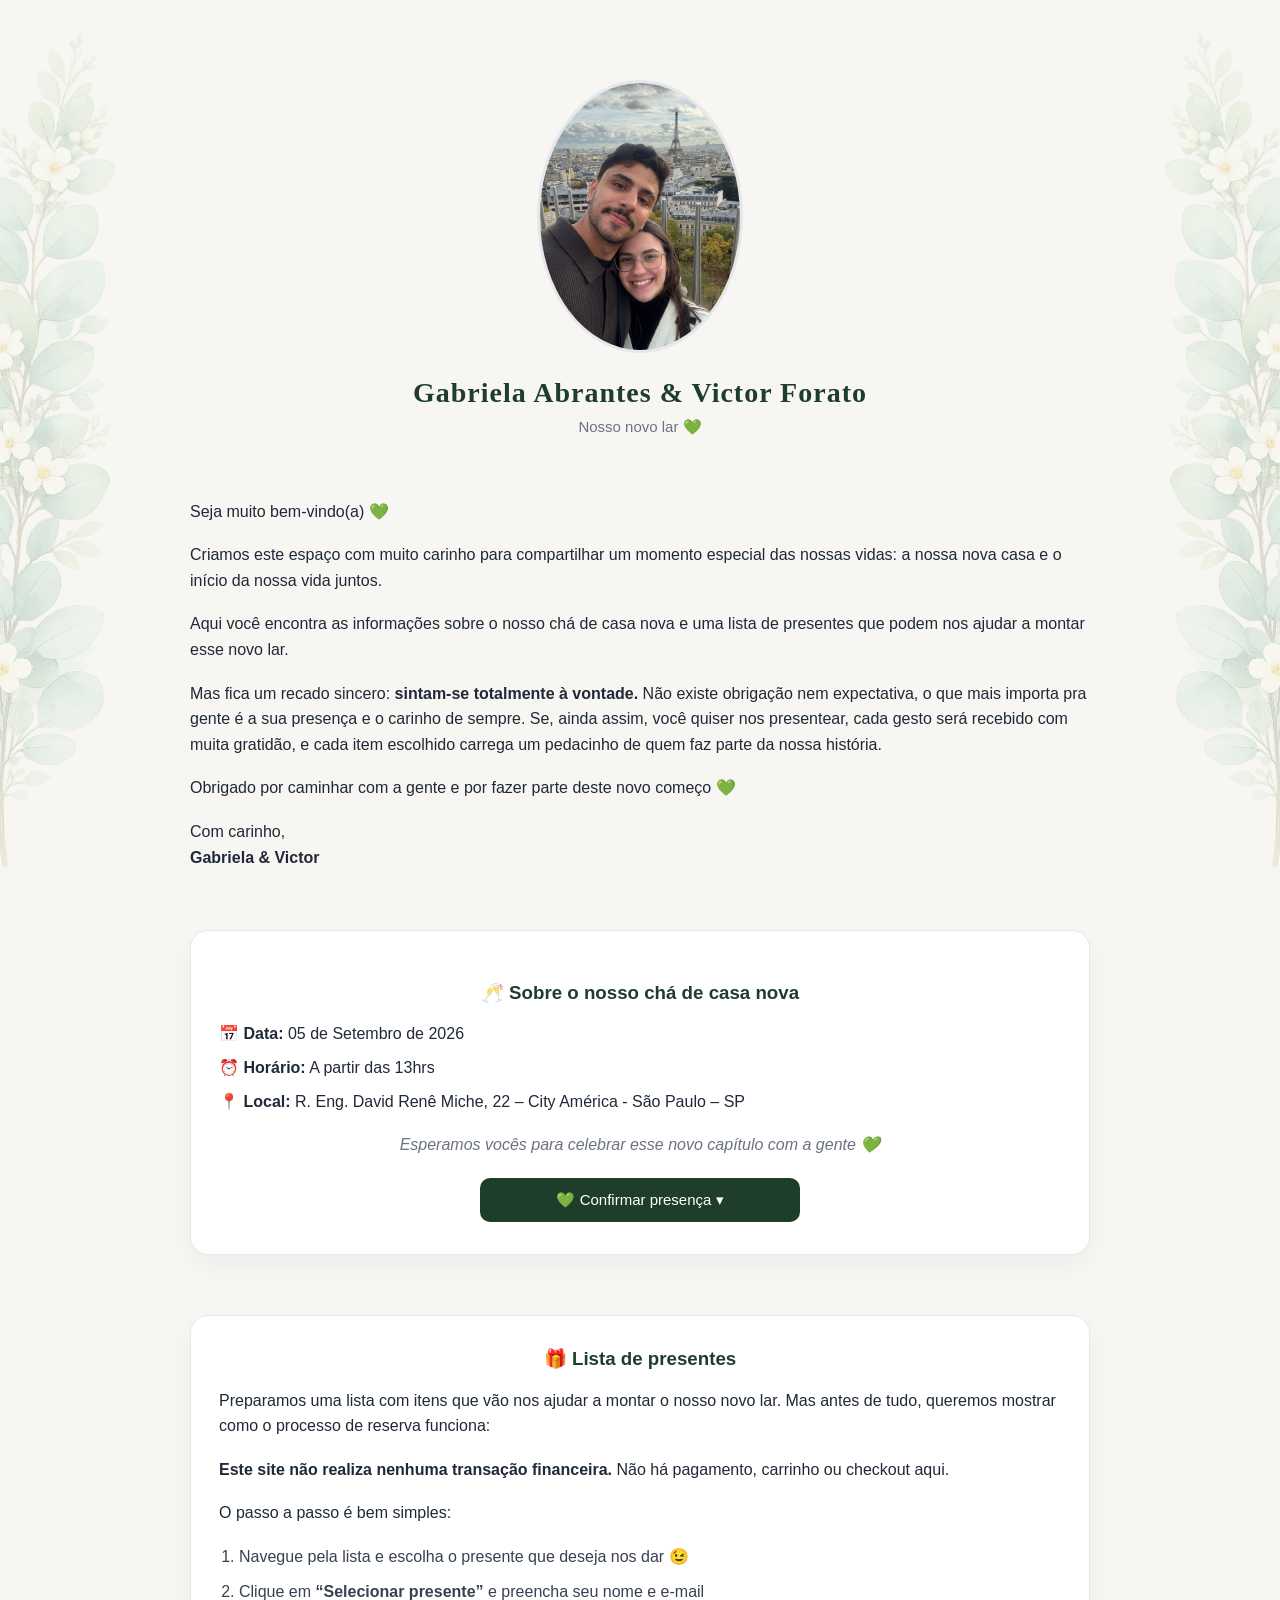
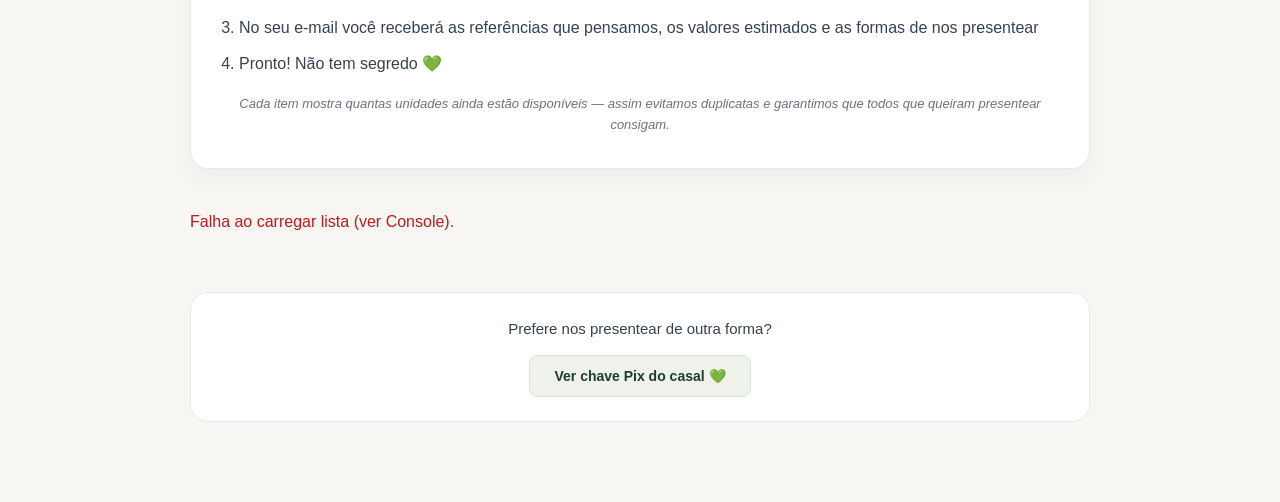
==== index.html @ 1172a5f5 "Update index.html" ====
<!DOCTYPE html>
<html lang="pt-BR">
<head>
  <meta charset="UTF-8" />
  <title>Gabriela &amp; Victor | Nosso Apartamento</title>
  <link rel="stylesheet" href="style.css">
</head>
<body>
  <div class="container">

    <header class="hero">
      <img src="casal1.jpeg" alt="Foto do casal" />
      <h1>Gabriela Abrantes &amp; Victor Forato</h1>
      <p class="subtitle">Nosso novo lar &#x1F49A;</p>
    </header>

    <p>Seja muito bem-vindo(a) &#x1F49A;</p>
    <p>Criamos este espa&ccedil;o com muito carinho para compartilhar um momento especial das nossas vidas: a nossa nova casa e o in&iacute;cio da nossa vida juntos.</p>
    <p>Aqui voc&ecirc; encontra as informa&ccedil;&otilde;es sobre o nosso ch&aacute; de casa nova e uma lista de presentes que podem nos ajudar a montar esse novo lar.</p>
    <p>Mas fica um recado sincero: <strong>sintam-se totalmente &agrave; vontade.</strong> N&atilde;o existe obriga&ccedil;&atilde;o nem expectativa, o que mais importa pra gente &eacute; a sua presen&ccedil;a e o carinho de sempre. Se, ainda assim, voc&ecirc; quiser nos presentear, cada gesto ser&aacute; recebido com muita gratid&atilde;o, e cada item escolhido carrega um pedacinho de quem faz parte da nossa hist&oacute;ria.</p>
    <p>Obrigado por caminhar com a gente e por fazer parte deste novo come&ccedil;o &#x1F49A;</p>
    <p>Com carinho,<br><strong>Gabriela &amp; Victor</strong></p>

    <section class="event-section">
      <h3 class="event-title">&#x1F942; Sobre o nosso ch&aacute; de casa nova</h3>
      <ul class="event-info">
        <li><strong>&#x1F4C5; Data:</strong> 05 de Setembro de 2026</li>
        <li><strong>&#x23F0; Hor&aacute;rio:</strong> A partir das 13hrs</li>
        <li><strong>&#x1F4CD; Local:</strong> R. Eng. David Ren&ecirc; Miche, 22 &ndash; City Am&eacute;rica - S&atilde;o Paulo &ndash; SP</li>
      </ul>
      <p class="event-note">Esperamos voc&ecirc;s para celebrar esse novo cap&iacute;tulo com a gente &#x1F49A;</p>

      <!-- Contagem regressiva -->
      <div class="countdown-wrapper" id="countdown-wrapper">
        <div class="countdown-block"><span class="countdown-num" id="cd-dias">--</span><span class="countdown-label">dias</span></div>
        <div class="countdown-sep">:</div>
        <div class="countdown-block"><span class="countdown-num" id="cd-horas">--</span><span class="countdown-label">horas</span></div>
        <div class="countdown-sep">:</div>
        <div class="countdown-block"><span class="countdown-num" id="cd-min">--</span><span class="countdown-label">min</span></div>
        <div class="countdown-sep">:</div>
        <div class="countdown-block"><span class="countdown-num" id="cd-seg">--</span><span class="countdown-label">seg</span></div>
      </div>

      <div class="rsvp-accordion">
        <button class="rsvp-accordion-btn" onclick="toggleListaConvidados()" id="rsvp-accordion-btn">
          &#x1F49A; Confirmar presen&ccedil;a
        </button>
        <div class="rsvp-accordion-body" id="rsvp-accordion-body">
          <p class="rsvp-accordion-hint">Selecione seu nome abaixo e confirme sua presen&ccedil;a &#x2728;</p>
          <div class="rsvp-dropdown-row">
            <select id="rsvp-select" class="rsvp-select">
              <option value="">Carregando convidados...</option>
            </select>
            <button class="rsvp-accordion-confirm-btn" onclick="abrirModalRsvpDoSelect()">
              Confirmar &#x1F49A;
            </button>
          </div>
        </div>
      </div>
    </section>

    <section class="gifts-intro">
      <h3 class="gifts-intro-title">&#x1F381; Lista de presentes</h3>
      <p>Preparamos uma lista com itens que v&atilde;o nos ajudar a montar o nosso novo lar. Mas antes de tudo, queremos mostrar como o processo de reserva funciona:</p>
      <p><strong>Este site n&atilde;o realiza nenhuma transa&ccedil;&atilde;o financeira.</strong> N&atilde;o h&aacute; pagamento, carrinho ou checkout aqui.</p>
      <p>O passo a passo &eacute; bem simples:</p>
      <ol class="gifts-intro-steps">
        <li>Navegue pela lista e escolha o presente que deseja nos dar &#x1F609;</li>
        <li>Clique em <strong>&ldquo;Selecionar presente&rdquo;</strong> e preencha seu nome e e-mail</li>
        <li>No seu e-mail voc&ecirc; receber&aacute; as refer&ecirc;ncias que pensamos, os valores estimados e as formas de nos presentear</li>
        <li>Pronto! N&atilde;o tem segredo &#x1F49A;</li>
      </ol>
      <p class="gifts-intro-note">Cada item mostra quantas unidades ainda est&atilde;o dispon&iacute;veis &mdash; assim evitamos duplicatas e garantimos que todos que queiram presentear consigam.</p>
    </section>

    <div id="lista-presentes"></div>

    <section class="pix-teaser">
      <p class="pix-teaser-text">Prefere nos presentear de outra forma?</p>
      <a href="pix.html" class="gift-link-btn pix-teaser-link">Ver chave Pix do casal &#x1F49A;</a>
    </section>

  </div>

  <div id="modal-overlay" class="modal-overlay">
    <div class="modal-content">
      <h3 id="modal-title"></h3>
      <input id="nome" type="text" placeholder="Seu nome completo" />
      <input id="email" type="email" placeholder="Seu principal e-mail" />
      <div id="quantidade-wrapper">
        <input id="quantidade" type="number" min="1" value="1" placeholder="Quantidade" />
      </div>
      <textarea id="mensagem" placeholder="Mensagem para o casal (opcional)"></textarea>
      <!-- Honeypot anti-spam: oculto via CSS, nunca deve ser preenchido por humanos -->
      <input id="hp-field" name="website" type="text" tabindex="-1" autocomplete="off" />
      <div class="modal-actions">
        <button class="confirm-btn" onclick="confirmarReserva()">Confirmar</button>
        <button class="cancel-btn" onclick="fecharModal()">Cancelar</button>
      </div>
    </div>
  </div>

  <div id="rsvp-modal-overlay" class="modal-overlay">
    <div class="modal-content">
      <h3 id="rsvp-modal-title"></h3>
      <p class="rsvp-modal-hint">Informe seu e-mail para receber a confirma&ccedil;&atilde;o &#x1F49A;</p>
      <input id="rsvp-email" type="email" placeholder="Seu e-mail" />
      <div class="modal-actions">
        <button class="confirm-btn" onclick="confirmarPresenca()">Confirmar presen&ccedil;a</button>
        <button class="cancel-btn" onclick="fecharModalRsvp()">Cancelar</button>
      </div>
    </div>
  </div>

  <div id="toast" class="toast"></div>
  <script src="script.js"></script>
</body>
</html>
---- style.css ----
body {
  margin: 0;
  padding: 0;
  font-family: Arial, sans-serif;
  background-color: #f7f6f3;
  color: #1f2937;
}
h1, h2, h3 {
  text-align: center;
}
h1 {
  margin-bottom: 5px;
}
h2 {
  margin-top: 0;
  font-weight: normal;
  color: #666;
}
p {
  line-height: 1.6;
  margin-bottom: 18px;
}
.gifts-title {
  margin-top: 50px;
}
footer {
  text-align: center;
  margin-top: 60px;
  color: #777;
  font-size: 14px;
}
.gift-name {
  margin: 0 0 8px 0;
  font-size: 18px;
}
.gift-description {
  margin: 0 0 12px 0;
  color: #555;
}
.gift-status {
  margin: 0;
  font-size: 14px;
}
#lista-presentes {
  display: grid;
  grid-template-columns: repeat(auto-fit, minmax(280px, 1fr));
  gap: 24px;
  margin-top: 24px;
}
.gift {
  background: #ffffff;
  border: 1px solid #e5e7eb;
  border-radius: 14px;
  padding: 22px;
  display: flex;
  flex-direction: column;
  overflow: visible;
}
.reserve-btn {
  width: 100%;
  height: 46px;
  margin-top: 16px;
  background: #1f3d2b;
  color: #ffffff;
  border: none;
  border-radius: 10px;
  font-size: 15px;
  font-weight: 500;
  cursor: pointer;
  display: flex;
  align-items: center;
  justify-content: center;
}
.reserve-btn:hover {
  background: #2f5d42;
}
.modal-overlay {
  position: fixed;
  top: 0;
  left: 0;
  width: 100%;
  height: 100%;
  background: rgba(0, 0, 0, 0.6);
  display: none;
  align-items: center;
  justify-content: center;
  z-index: 999;
}
.modal-content {
  background: #ffffff;
  padding: 28px;
  border-radius: 14px;
  width: 100%;
  max-width: 420px;
  box-sizing: border-box;
  box-shadow: 0 10px 30px rgba(0, 0, 0, 0.18);
}
.modal-content *,
.modal-content *::before,
.modal-content *::after {
  box-sizing: border-box;
}
.modal-content h3 {
  margin-top: 0;
  margin-bottom: 16px;
  text-align: center;
  position: relative;
}
.modal-content h3::after {
  content: "";
  display: block;
  width: 40px;
  height: 2px;
  background: #1f3d2b;
  margin: 10px auto 0;
}
.modal-content input,
.modal-content textarea {
  width: 100%;
  padding: 12px 14px;
  margin-bottom: 14px;
  border-radius: 8px;
  border: 1px solid #d1d5db;
  font-size: 14px;
  font-family: inherit;
  background: #ffffff;
}
.modal-content textarea {
  resize: vertical;
  min-height: 80px;
}
.modal-actions {
  display: flex;
  gap: 12px;
  margin-top: 10px;
}
.confirm-btn {
  flex: 1;
  height: 42px;
  background: #1f3d2b;
  color: white;
  border: none;
  border-radius: 8px;
  font-size: 14px;
  cursor: pointer;
}
.cancel-btn {
  flex: 1;
  height: 42px;
  background: #f7f6f3;
  border: none;
  border-radius: 8px;
  font-size: 14px;
  cursor: pointer;
}
.confirm-btn:hover {
  background: #2f5d42;
}
.gifts-title {
  margin-top: 60px;
  margin-bottom: 20px;
  color: #1f3d2b;
  text-align: center;
}
.gift p {
  margin: 6px 0;
  line-height: 1.35;
}
.gift-top {
  display: flex;
  align-items: flex-start;
  justify-content: space-between;
  margin-bottom: 6px;
  flex-direction: column;
  gap: 6px;
}
.gift-name {
  margin: 0;
  font-size: 18px;
}
.gift-price-pill {
  display: inline-flex;
  align-items: center;
  gap: 6px;
  white-space: nowrap;
  font-size: 12px;
  background: #eef2eb;
  border: 1px solid #dbe4d8;
  color: #1f3d2b;
  padding: 6px 10px;
  border-radius: 999px;
}
.gift-price-label {
  font-weight: 600;
  color: #3730a3;
}
.gift-description {
  line-height: 1.5;
  margin-bottom: 8px;
}
.gift-status {
  margin: 8px 0 0;
  font-size: 14px;
}
.gift--reserved {
  opacity: 0.75;
  background: #f1f3f1;
}
.gift-note {
  font-size: 13px;
  font-style: italic;
  color: #6b7280;
}
.gift * {
  white-space: normal;
  word-break: break-word;
}
.hero {
  text-align: center;
  margin-bottom: 60px;
  position: relative;
}
.hero::before {
  display: block;
  font-size: 26px;
  margin-bottom: 12px;
}
.hero img {
  width: 200px;
  height: auto;
  border-radius: 50%;
  margin-bottom: 20px;
  border: 3px solid #e5e7eb;
}
.hero h1 {
  font-family: "Georgia", serif;
  margin: 0;
  font-size: 28px;
  letter-spacing: 1px;
  color: #1f3d2b;
}
.subtitle {
  margin-top: 6px;
  font-size: 15px;
  color: #6b7280;
}
.event-section {
  margin-top: 60px;
  padding: 32px 28px;
  background: #ffffff;
  border-radius: 18px;
  border: 1px solid #e5e7eb;
  box-shadow: 0 10px 25px rgba(0, 0, 0, 0.04);
}
.event-title {
  text-align: center;
  color: #1f3d2b;
  margin-bottom: 18px;
}
.event-highlight {
  text-align: center;
  font-size: 15px;
  color: #374151;
  margin-bottom: 18px;
}
.event-info {
  list-style: none;
  padding: 0;
  margin: 0 0 18px;
}
.event-info li {
  margin-bottom: 10px;
  line-height: 1.5;
}
.event-note {
  text-align: center;
  font-style: italic;
  color: #6b7280;
}

body::before,
body::after {
  content: "";
  position: fixed;
  top: 0;
  width: 220px;
  height: 100%;
  background-repeat: no-repeat;
  background-position: center;
  background-size: cover;
  opacity: 0.22;
  pointer-events: none;
  z-index: 0;
}

body::before {
  left: 0;
  background-image: url("floral2.png");
}

body::after {
  right: 0;
  background-image: url("floral1.png");
}

.container {
  background-image: url("imagem.png");
  background-repeat: no-repeat;
  background-position: center;
  background-size: cover;
  max-width: 900px;
  margin: 40px auto;
  padding: 40px 30px;
  position: relative;
  z-index: 1;
}

@media (max-width: 768px) {
  body::before,
  body::after {
    display: none;
  }
}

/* ============================================================
   ✅ FIX 3: TOAST — notificação flutuante no lugar do alert()
   ============================================================

   Estratégia de animação:
   - O toast começa fora da tela (translateY(20px)) e invisível (opacity: 0)
   - A classe .toast--visible ativa a transição CSS para a posição final
   - Quando a classe é removida (após o timer), o CSS reverte suavemente
   - `pointer-events: none` garante que o toast não bloqueie cliques
     quando invisível; vira `auto` apenas quando visível
*/
.toast {
  position: fixed;
  bottom: 32px;
  left: 50%;
  transform: translateX(-50%) translateY(20px);
  padding: 14px 24px;
  border-radius: 10px;
  font-size: 15px;
  font-family: Arial, sans-serif;
  font-weight: 500;
  color: #ffffff;
  box-shadow: 0 8px 24px rgba(0, 0, 0, 0.15);
  opacity: 0;
  pointer-events: none;
  z-index: 9999;
  max-width: 90vw;
  text-align: center;

  /* A transição aplica tanto na entrada quanto na saída */
  transition: opacity 0.3s ease, transform 0.3s ease;
}

.toast.toast--visible {
  opacity: 1;
  transform: translateX(-50%) translateY(0);
  pointer-events: auto;
}

/* Verde escuro do site para sucesso */
.toast.toast--success {
  background-color: #1f3d2b;
}

/* Vermelho discreto para erros */
.toast.toast--error {
  background-color: #b91c1c;
}

/* ============================================================
   MELHORIA 4: Contador de progresso
   Fica acima dos cards, centralizado, com fonte levemente menor
   para não competir com o título da seção.
   ============================================================ */
.gifts-counter {
  grid-column: 1 / -1; /* ocupa toda a largura do grid */
  text-align: center;
  font-size: 14px;
  color: #4b7a5e;
  margin: 0 0 8px;
  padding: 10px 16px;
  background: #eef2eb;
  border-radius: 8px;
  border: 1px solid #dbe4d8;
}

/* ============================================================
   MELHORIA 5: Card de lista vazia / todos reservados
   ============================================================ */
.gifts-empty {
  grid-column: 1 / -1;
  text-align: center;
  padding: 48px 24px;
  background: #ffffff;
  border-radius: 18px;
  border: 1px solid #e5e7eb;
}

.gifts-empty-emoji {
  font-size: 48px;
  margin: 0 0 12px;
  line-height: 1;
}

.gifts-empty h4 {
  font-size: 20px;
  color: #1f3d2b;
  margin: 0 0 10px;
}

.gifts-empty p {
  color: #6b7280;
  font-size: 15px;
  margin: 0;
}

/* ============================================================
   MELHORIA 1: Links de referência nos cards
   Botão discreto com aparência de link, verde alinhado com
   a identidade do site.
   ============================================================ */
.gift-links {
  display: flex;
  flex-direction: column;
  gap: 6px;
  margin-bottom: 10px;
}

.gift-link-btn {
  display: inline-block;
  font-size: 13px;
  color: #1f3d2b;
  text-decoration: none;
  font-weight: 500;
  padding: 4px 0;
  border-bottom: 1px dashed #a3c4a8;
  width: fit-content;
  transition: color 0.2s ease, border-color 0.2s ease;
}

.gift-link-btn:hover {
  color: #2f5d42;
  border-color: #2f5d42;
}

/* ============================================================
   MELHORIA 3: Estado desabilitado do botão Confirmar
   ============================================================ */
.confirm-btn:disabled {
  background: #6b7280;
  cursor: not-allowed;
  opacity: 0.75;
}

/* ============================================================
   MELHORIA 6: Responsividade do modal em telas < 380px
   Em telas muito pequenas, reduzimos padding e tamanhos de
   fonte para o modal não ficar apertado ou cortado.
   ============================================================ */
@media (max-width: 380px) {
  .modal-content {
    padding: 20px 16px;
  }

  .modal-content h3 {
    font-size: 15px;
  }

  .modal-content input,
  .modal-content textarea {
    font-size: 13px;
    padding: 10px 12px;
  }

  .confirm-btn,
  .cancel-btn {
    font-size: 13px;
    height: 38px;
  }
}

/* ============================================================
   SEÇÃO DE CONFIRMAÇÃO DE PRESENÇA (RSVP)
   Segue a mesma linguagem visual da .event-section:
   card branco, borda suave, sombra leve.
   ============================================================ */
.rsvp-section {
  margin-top: 60px;
  padding: 32px 28px;
  background: #ffffff;
  border-radius: 18px;
  border: 1px solid #e5e7eb;
  box-shadow: 0 10px 25px rgba(0, 0, 0, 0.04);
}

.rsvp-title {
  text-align: center;
  color: #1f3d2b;
  margin-top: 0;
  margin-bottom: 10px;
}

.rsvp-subtitle {
  text-align: center;
  color: #6b7280;
  font-size: 15px;
  margin-bottom: 18px;
}

/* Contador de confirmados — mesmo estilo do gifts-counter */
.rsvp-contador {
  text-align: center;
  font-size: 14px;
  color: #4b7a5e;
  margin: 0 0 20px;
  padding: 10px 16px;
  background: #eef2eb;
  border-radius: 8px;
  border: 1px solid #dbe4d8;
}

/*
  Formulário em linha: input ocupa todo o espaço disponível
  e o botão fica fixo à direita.
  Em telas pequenas (< 480px) empilha verticalmente.
*/
.rsvp-form {
  display: flex;
  gap: 12px;
  max-width: 480px;
  margin: 0 auto;
}

.rsvp-input {
  flex: 1;
  padding: 12px 14px;
  border-radius: 8px;
  border: 1px solid #d1d5db;
  font-size: 14px;
  font-family: inherit;
  background: #ffffff;
  box-sizing: border-box;
}

.rsvp-input:focus {
  outline: none;
  border-color: #1f3d2b;
}

.rsvp-btn {
  white-space: nowrap;
  padding: 12px 20px;
  background: #1f3d2b;
  color: #ffffff;
  border: none;
  border-radius: 8px;
  font-size: 14px;
  font-weight: 500;
  cursor: pointer;
  transition: background 0.2s ease;
}

.rsvp-btn:hover {
  background: #2f5d42;
}

.rsvp-btn:disabled {
  background: #6b7280;
  cursor: not-allowed;
  opacity: 0.75;
}

@media (max-width: 480px) {
  .rsvp-form {
    flex-direction: column;
  }

  .rsvp-btn {
    width: 100%;
  }
}

/* ============================================================
   ACCORDION DE CONFIRMAÇÃO DE PRESENÇA
   ============================================================ */

/* Botão que abre/fecha a lista — alinhado ao centro da seção */
.rsvp-accordion {
  margin-top: 20px;
}

.rsvp-accordion-btn {
  display: block;
  width: 100%;
  max-width: 320px;
  margin: 0 auto;
  padding: 13px 20px;
  background: #1f3d2b;
  color: #ffffff;
  border: none;
  border-radius: 10px;
  font-size: 15px;
  font-weight: 500;
  cursor: pointer;
  transition: background 0.2s ease;
  text-align: center;
}

.rsvp-accordion-btn:hover {
  background: #2f5d42;
}

/*
  O ícone ▾ é adicionado via ::after e rotaciona 180°
  quando o botão está aberto — sinaliza visualmente o estado.
*/
.rsvp-accordion-btn::after {
  content: " \25be";
  display: inline-block;
  transition: transform 0.3s ease;
}

.rsvp-accordion-btn--open::after {
  transform: rotate(180deg);
}

/*
  Corpo do accordion — animação via max-height.
  max-height: 0 + overflow: hidden = fechado e invisível.
  max-height: 9999px = aberto (valor alto garante que qualquer
  lista caiba, independente do número de convidados).
*/
.rsvp-accordion-body {
  max-height: 0;
  overflow: hidden;
  transition: max-height 0.4s ease;
}

.rsvp-accordion-body--open {
  max-height: 9999px;
}

.rsvp-accordion-hint {
  text-align: center;
  font-size: 14px;
  color: #6b7280;
  margin: 18px 0 12px;
  font-style: italic;
}

.rsvp-loading {
  text-align: center;
  color: #6b7280;
  font-size: 14px;
  padding: 16px 0;
}

/* ============================================================
   ITENS DA LISTA DE CONVIDADOS
   Cada convidado é uma linha clicável (se pendente)
   ou marcada (se confirmada).
   ============================================================ */
.rsvp-guest-item {
  display: flex;
  align-items: center;
  justify-content: space-between;
  padding: 12px 16px;
  margin-bottom: 8px;
  border-radius: 10px;
  border: 1px solid #e5e7eb;
  background: #ffffff;
  cursor: pointer;
  transition: background 0.15s ease, border-color 0.15s ease;
}

.rsvp-guest-item:hover {
  background: #f0f7f2;
  border-color: #a3c4a8;
}

/* Item já confirmado — visual diferente, não clicável */
.rsvp-guest-item--confirmed {
  background: #f0f7f2;
  border-color: #a3c4a8;
  cursor: default;
  opacity: 0.85;
}

.rsvp-guest-item--confirmed:hover {
  background: #f0f7f2;
  border-color: #a3c4a8;
}

.rsvp-guest-name {
  font-size: 15px;
  color: #1f2937;
}

/* Nome riscado nos confirmados */
.rsvp-guest-item--confirmed .rsvp-guest-name {
  text-decoration: line-through;
  color: #6b7280;
}

.rsvp-guest-badge {
  font-size: 12px;
  font-weight: 600;
  color: #1f3d2b;
  background: #eef2eb;
  border: 1px solid #dbe4d8;
  padding: 4px 10px;
  border-radius: 999px;
  white-space: nowrap;
}

.rsvp-guest-action {
  font-size: 13px;
  color: #1f3d2b;
  font-weight: 500;
  white-space: nowrap;
}

/* Hint dentro do modal de presença */
.rsvp-modal-hint {
  text-align: center;
  font-size: 14px;
  color: #6b7280;
  margin: -8px 0 16px;
}

/* ============================================================
   INTRODUÇÃO DA LISTA DE PRESENTES
   ============================================================ */
.gifts-intro {
  margin-top: 60px;
  padding: 32px 28px;
  background: #ffffff;
  border-radius: 18px;
  border: 1px solid #e5e7eb;
  box-shadow: 0 10px 25px rgba(0, 0, 0, 0.04);
}

.gifts-intro-title {
  text-align: center;
  color: #1f3d2b;
  margin-top: 0;
  margin-bottom: 18px;
}

.gifts-intro-steps {
  padding-left: 20px;
  margin: 12px 0 18px;
}

.gifts-intro-steps li {
  margin-bottom: 10px;
  line-height: 1.6;
  color: #374151;
}

.gifts-intro-note {
  font-size: 13px;
  font-style: italic;
  color: #6b7280;
  text-align: center;
  margin: 0;
}

/* ============================================================
   DROPDOWN DE CONFIRMAÇÃO DE PRESENÇA
   Select + botão dentro do accordion, centralizados e com
   largura máxima para não ficar largo demais em desktop.
   ============================================================ */
.rsvp-dropdown-row {
  display: flex;
  flex-direction: column;
  gap: 10px;
  max-width: 380px;
  margin: 0 auto;
}

.rsvp-select {
  width: 100%;
  padding: 12px 14px;
  border-radius: 8px;
  border: 1px solid #d1d5db;
  font-size: 15px;
  font-family: inherit;
  background: #ffffff;
  color: #1f2937;
  cursor: pointer;
  box-sizing: border-box;
  appearance: auto;
}

.rsvp-select:focus {
  outline: none;
  border-color: #1f3d2b;
}

.rsvp-accordion-confirm-btn {
  width: 100%;
  padding: 13px 20px;
  background: #1f3d2b;
  color: #ffffff;
  border: none;
  border-radius: 8px;
  font-size: 15px;
  font-weight: 500;
  cursor: pointer;
  transition: background 0.2s ease;
}

.rsvp-accordion-confirm-btn:hover {
  background: #2f5d42;
}

.rsvp-accordion-confirm-btn:disabled {
  background: #6b7280;
  cursor: not-allowed;
  opacity: 0.75;
}

/* ============================================================
   NOMES DOS RESERVANTES NO CARD DE PRESENTE ESGOTADO
   ============================================================ */

/* Variante da gift-note para quando tem nomes */
.gift-note--reserved {
  display: flex;
  flex-wrap: wrap;
  align-items: center;
  gap: 4px;
  font-style: normal;
}

/*
  Cada nome aparece como uma pequena pill/badge,
  no mesmo tom verde suave do site.
*/
.gift-reserver-name {
  display: inline-block;
  font-size: 12px;
  font-weight: 600;
  color: #1f3d2b;
  background: #eef2eb;
  border: 1px solid #dbe4d8;
  padding: 3px 8px;
  border-radius: 999px;
  white-space: nowrap;
}

/* ============================================================
   CONTAGEM REGRESSIVA
   ============================================================ */
.countdown-wrapper {
  display: flex;
  justify-content: center;
  align-items: center;
  gap: 8px;
  margin: 20px 0 8px;
  flex-wrap: wrap;
}

.countdown-block {
  display: flex;
  flex-direction: column;
  align-items: center;
  background: #1f3d2b;
  border-radius: 10px;
  padding: 10px 16px;
  min-width: 56px;
}

.countdown-num {
  font-size: 28px;
  font-weight: 700;
  color: #ffffff;
  line-height: 1;
  font-family: Georgia, serif;
  letter-spacing: 1px;
}

.countdown-label {
  font-size: 11px;
  color: #a8c4b0;
  text-transform: uppercase;
  letter-spacing: 0.5px;
  margin-top: 4px;
}

.countdown-sep {
  font-size: 24px;
  font-weight: 700;
  color: #1f3d2b;
  align-self: flex-start;
  margin-top: 10px;
}

.countdown-hint {
  text-align: center;
  font-size: 13px;
  font-style: italic;
  color: #6b7280;
  margin: 0 0 16px;
  display: none;
}

/* ============================================================
   HONEYPOT ANTI-SPAM
   Visualmente oculto mas presente no DOM.
   display:none seria ignorado por alguns bots; a combinação
   de position:absolute + opacity:0 + pointer-events:none
   é mais eficaz porque mantém o campo acessível para bots
   mas invisível para humanos.
   ============================================================ */
#hp-field {
  position: absolute;
  left: -9999px;
  opacity: 0;
  pointer-events: none;
  tabindex: -1;
  height: 0;
  width: 0;
}

/* ============================================================
   PÁGINA DO PIX (pix.html)
   ============================================================ */

/* Limita a largura para a leitura ficar mais confortável no desktop */
.pix-page {
  max-width: 600px;
  text-align: center;
}

/* Link de voltar */
.pix-back-link {
  display: inline-block;
  margin-bottom: 24px;
  color: #1f3d2b;
  text-decoration: none;
  font-size: 14px;
  font-weight: 500;
  transition: color 0.2s ease;
}

.pix-back-link:hover {
  color: #2f5d42;
  text-decoration: underline;
}

/* Espaçamento da introdução */
.pix-intro-section {
  padding: 24px;
  margin-bottom: 32px;
}

/* Container dos cards */
.pix-cards {
  display: flex;
  flex-direction: column;
  gap: 20px;
  margin-bottom: 32px;
}

/* Cada card de Pix */
.pix-card {
  background: #ffffff;
  border: 1px solid #e5e7eb;
  border-radius: 14px;
  padding: 24px;
  text-align: left;
}

.pix-card-name {
  margin: 0 0 4px;
  font-size: 18px;
  color: #1f3d2b;
}

.pix-card-label {
  margin: 0 0 12px;
  font-size: 13px;
  color: #6b7280;
}

/* Linha com a chave e o botão */
.pix-key-row {
  display: flex;
  gap: 12px;
  align-items: center;
}

/* Input/Texto da chave em si */
.pix-key {
  flex: 1;
  background: #f3f4f6;
  padding: 12px 14px;
  border-radius: 8px;
  border: 1px solid #d1d5db;
  font-size: 15px;
  color: #374151;
  font-family: monospace; /* Deixa com cara de código numérico */
  margin: 0;
  white-space: nowrap;
  overflow: hidden;
  text-overflow: ellipsis;
}

/* Botão de copiar */
.pix-copy-btn {
  padding: 12px 20px;
  background: #1f3d2b;
  color: #ffffff;
  border: none;
  border-radius: 8px;
  font-size: 14px;
  font-weight: 600;
  cursor: pointer;
  transition: background 0.2s ease;
}

.pix-copy-btn:hover {
  background: #2f5d42;
}

/* Mensagem final */
.pix-thanks {
  font-style: italic;
  color: #6b7280;
  font-size: 15px;
}

/* ============================================================
   TEASER DO PIX (index.html)
   ============================================================ */

.pix-teaser {
  margin-top: 40px;
  text-align: center;
  padding: 24px;
  background: #ffffff;
  border-radius: 18px;
  border: 1px solid #e5e7eb;
}

.pix-teaser-text {
  margin: 0 0 14px;
  color: #374151;
  font-size: 15px;
}

/* Sobrescreve estilo de gift-link-btn para virar um botão largo */
.pix-teaser-link {
  display: inline-block;
  font-size: 14px;
  padding: 12px 24px;
  background: #eef2eb;
  color: #1f3d2b;
  border-radius: 8px;
  border: 1px solid #dbe4d8;
  text-decoration: none;
  font-weight: 600;
  transition: background 0.2s ease;
}

.pix-teaser-link:hover {
  background: #dbe4d8;
  border-color: #dbe4d8;
  color: #1f3d2b;
}

/* Em telas pequenas, empilha o input do pix e o botão copiar */
@media (max-width: 480px) {
  .pix-key-row {
    flex-direction: column;
    align-items: stretch;
  }
}
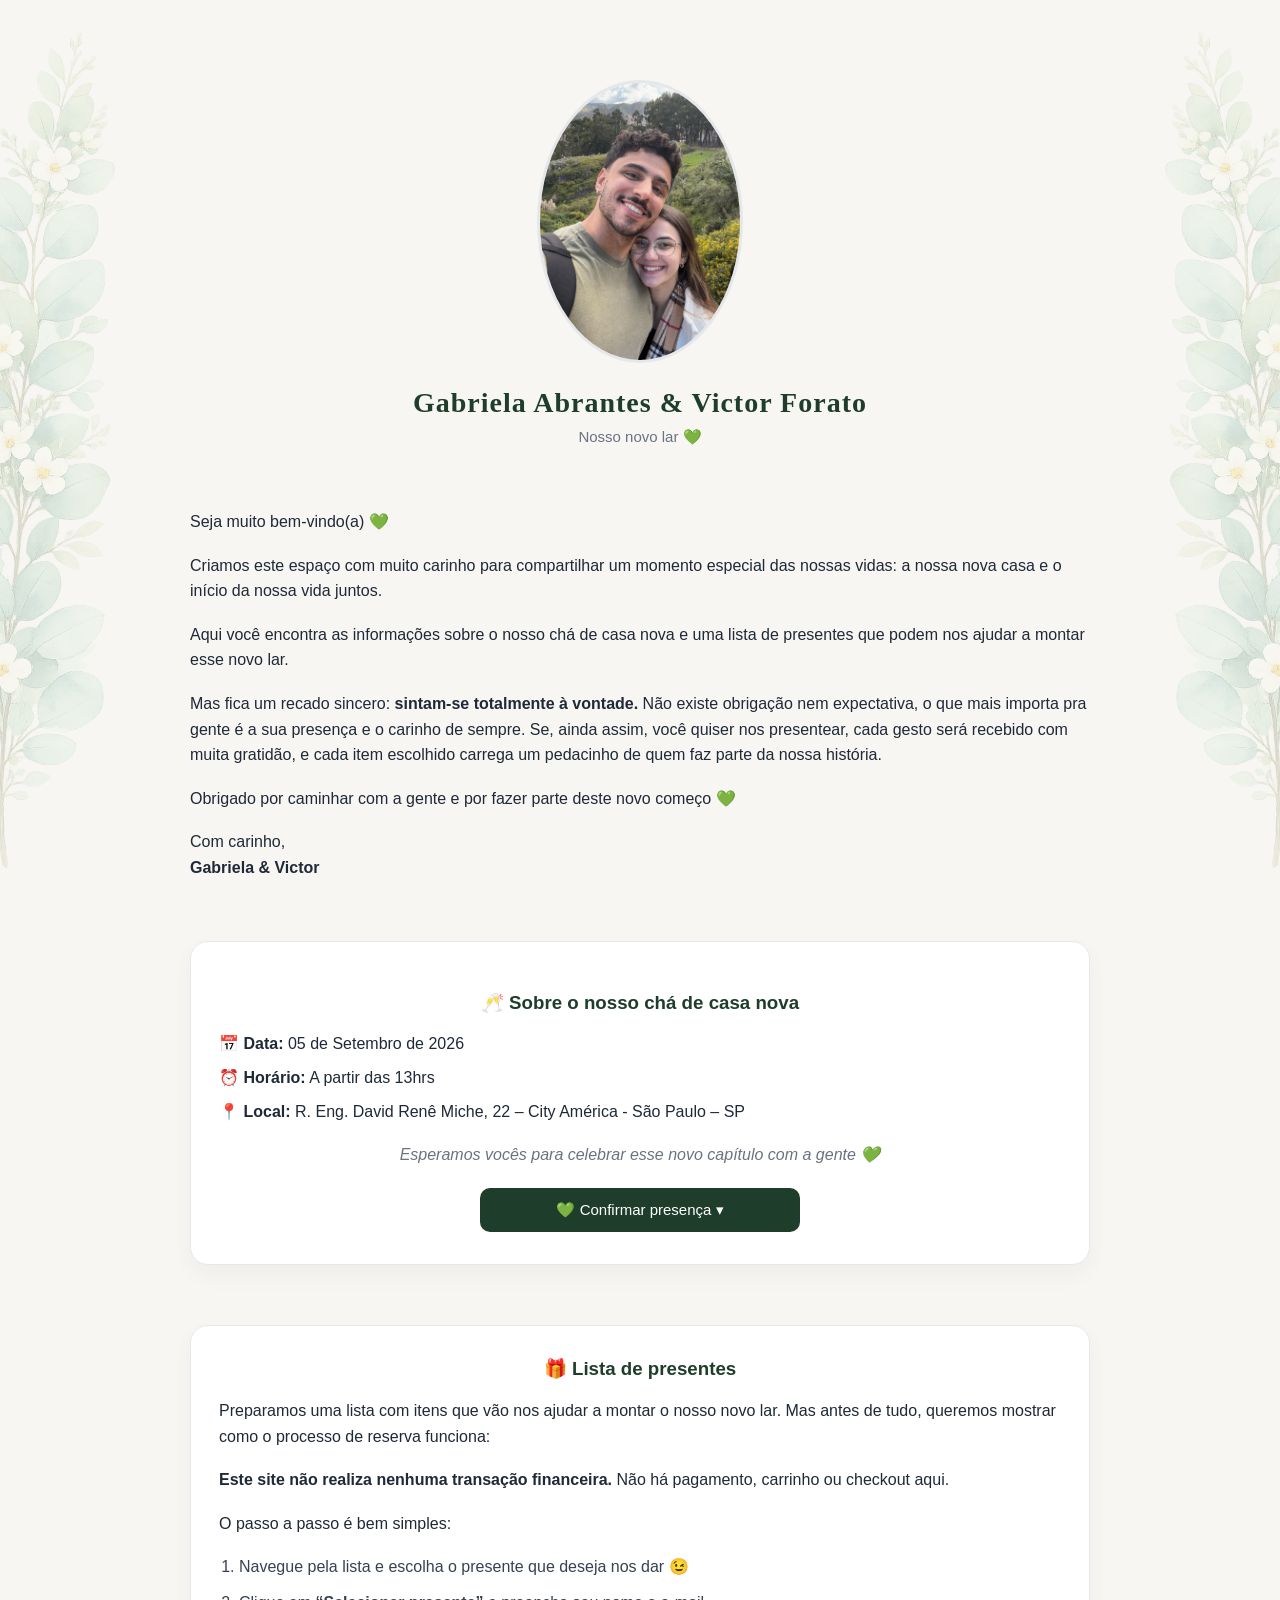
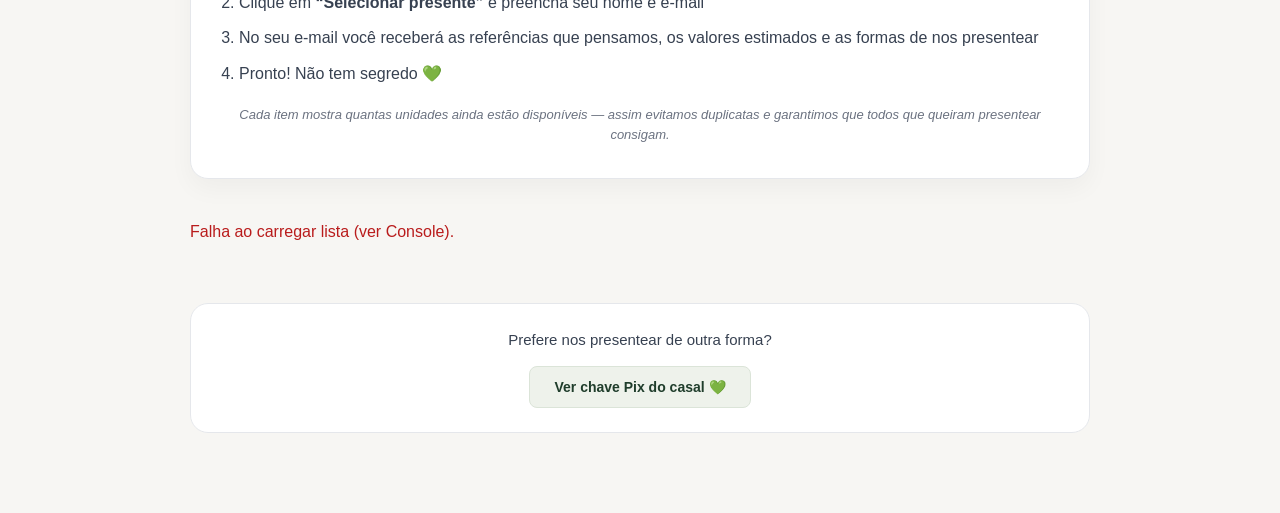
==== commit 427012e2: "Update index.html" ====
--- a/index.html
+++ b/index.html
@@ -9,7 +9,7 @@
   <div class="container">
 
     <header class="hero">
-      <img src="casal1.jpeg" alt="Foto do casal" />
+      <img src="casal4.jpeg" alt="Foto do casal" />
       <h1>Gabriela Abrantes &amp; Victor Forato</h1>
       <p class="subtitle">Nosso novo lar &#x1F49A;</p>
     </header>
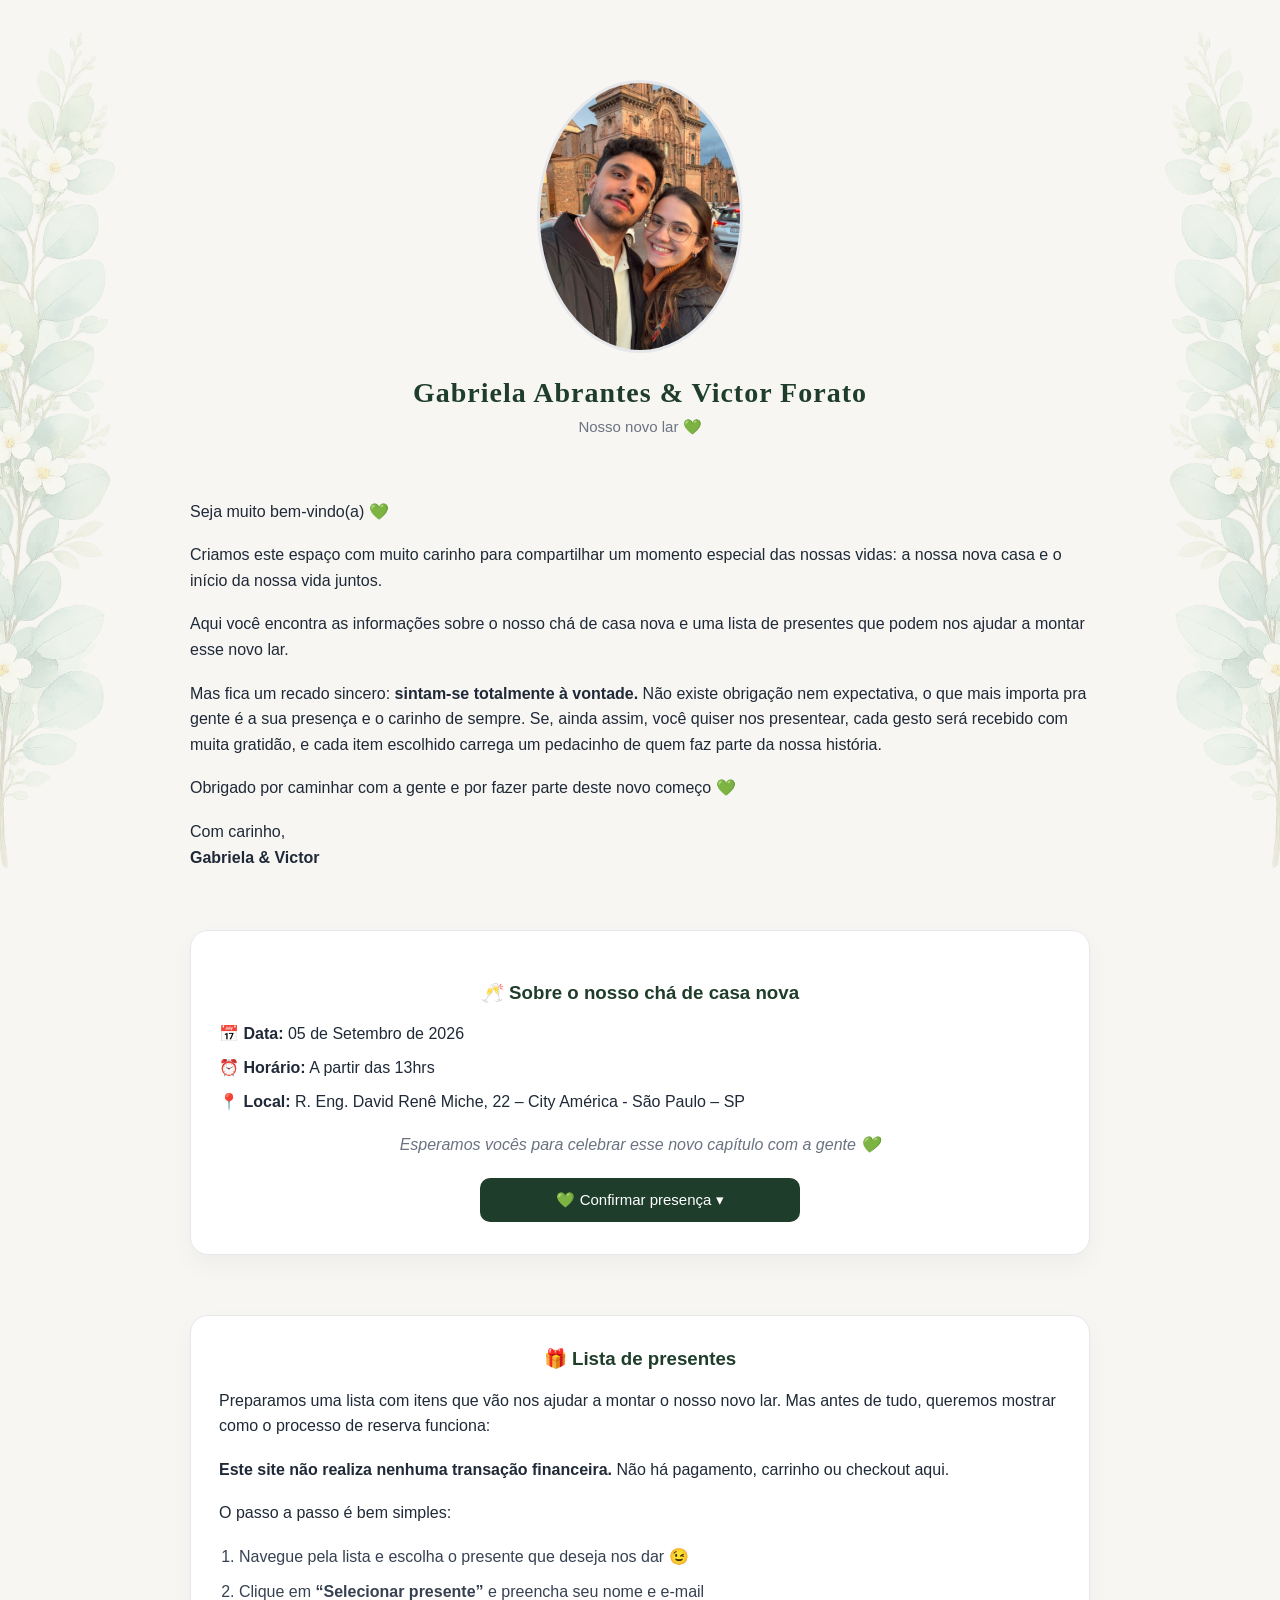
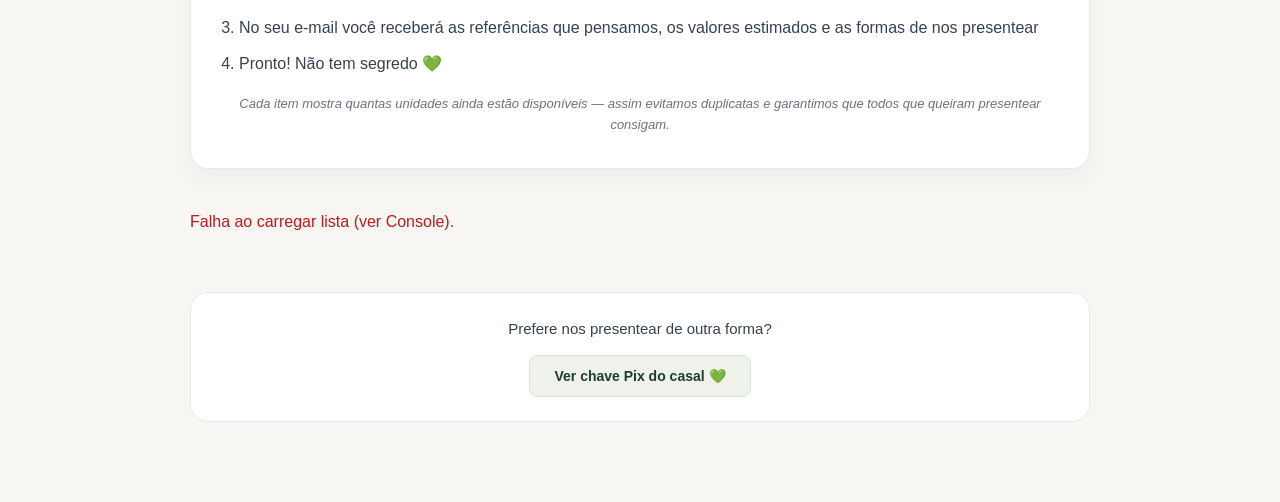
==== commit 70b889dc: "Update index.html" ====
--- a/index.html
+++ b/index.html
@@ -9,7 +9,7 @@
   <div class="container">
 
     <header class="hero">
-      <img src="casal4.jpeg" alt="Foto do casal" />
+      <img src="casal3.jpeg" alt="Foto do casal" />
       <h1>Gabriela Abrantes &amp; Victor Forato</h1>
       <p class="subtitle">Nosso novo lar &#x1F49A;</p>
     </header>
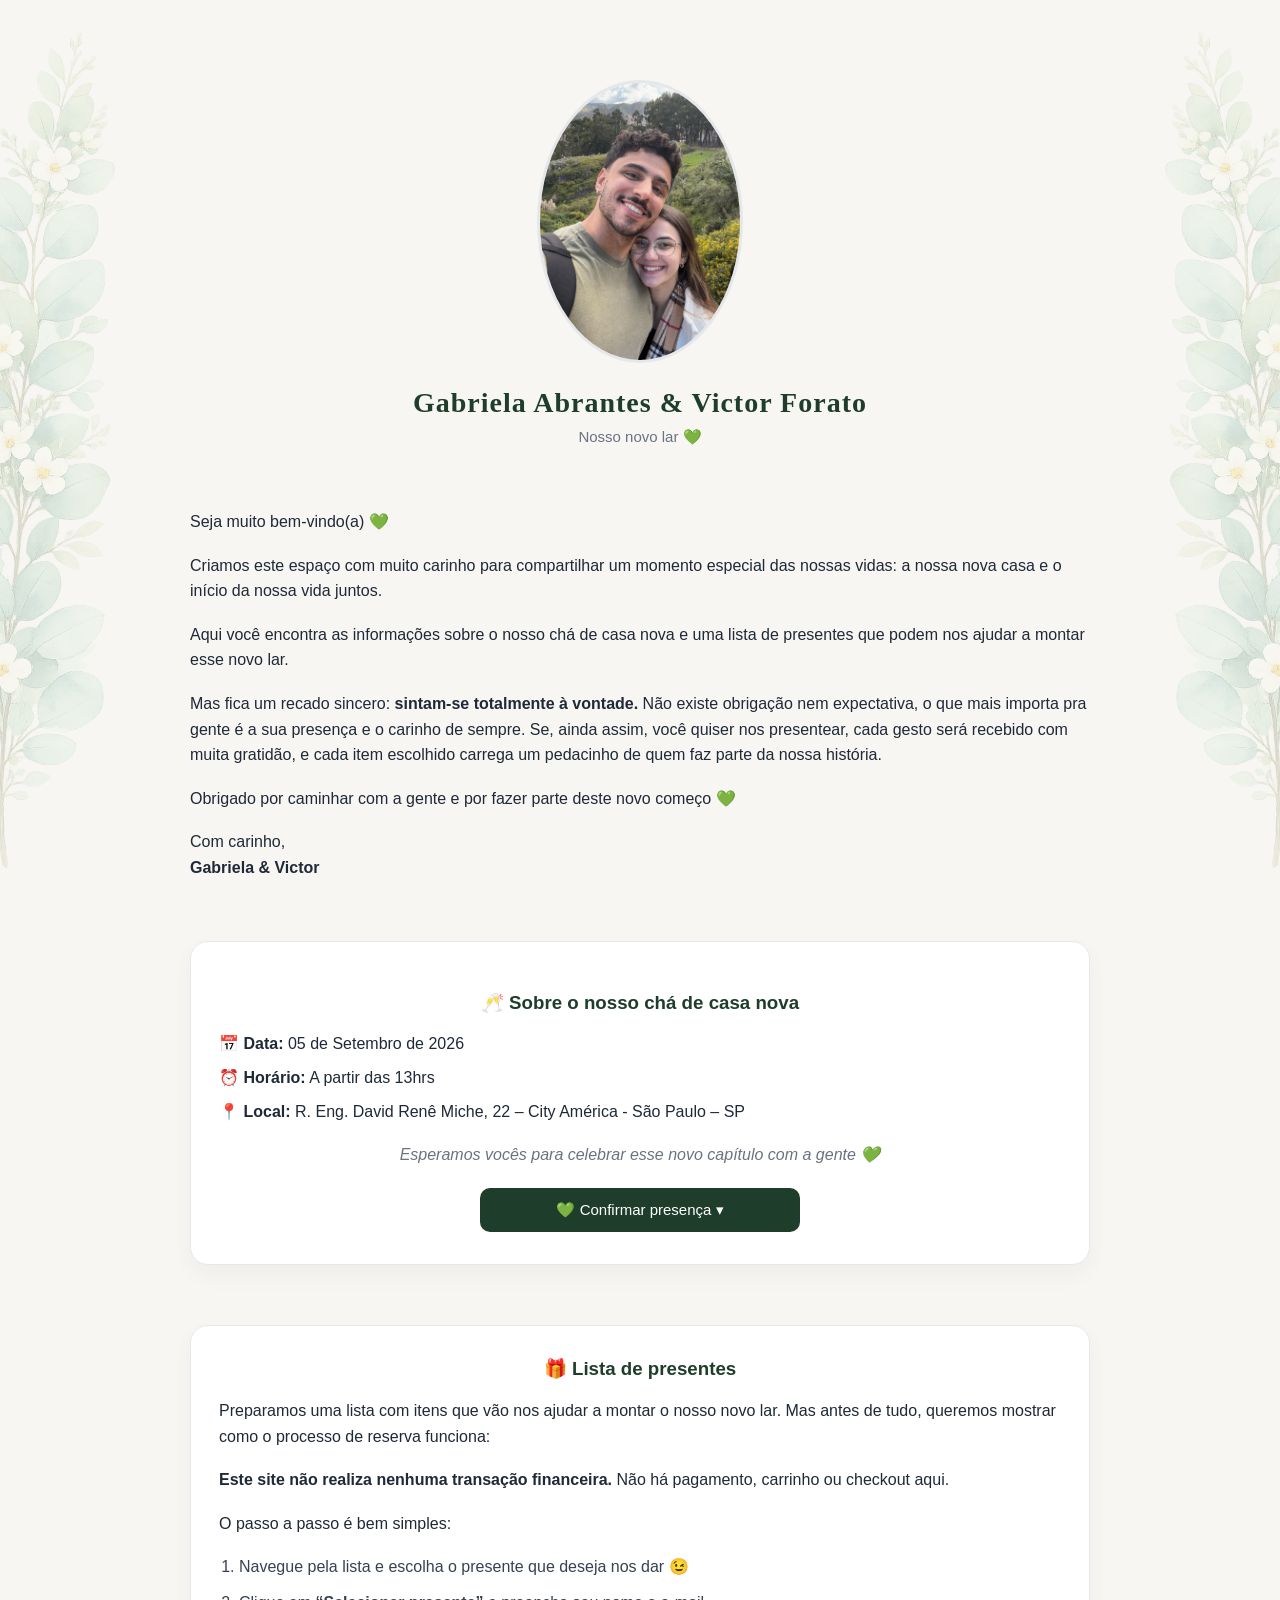
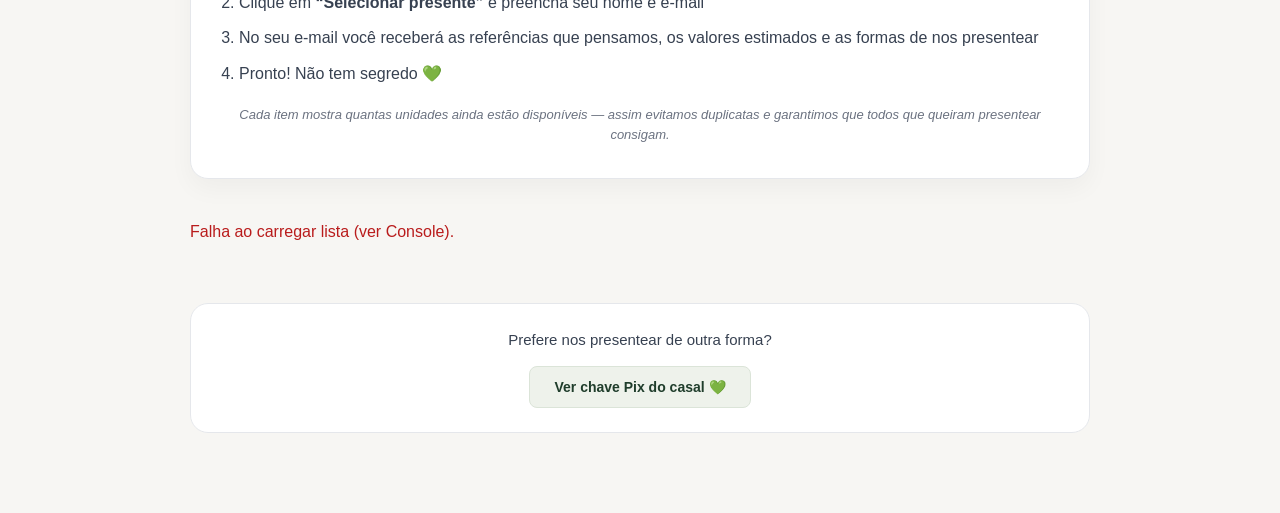
==== commit 32a94ab9: "Update index.html" ====
--- a/index.html
+++ b/index.html
@@ -9,7 +9,7 @@
   <div class="container">
 
     <header class="hero">
-      <img src="casal3.jpeg" alt="Foto do casal" />
+      <img src="casal4.jpeg" alt="Foto do casal" />
       <h1>Gabriela Abrantes &amp; Victor Forato</h1>
       <p class="subtitle">Nosso novo lar &#x1F49A;</p>
     </header>
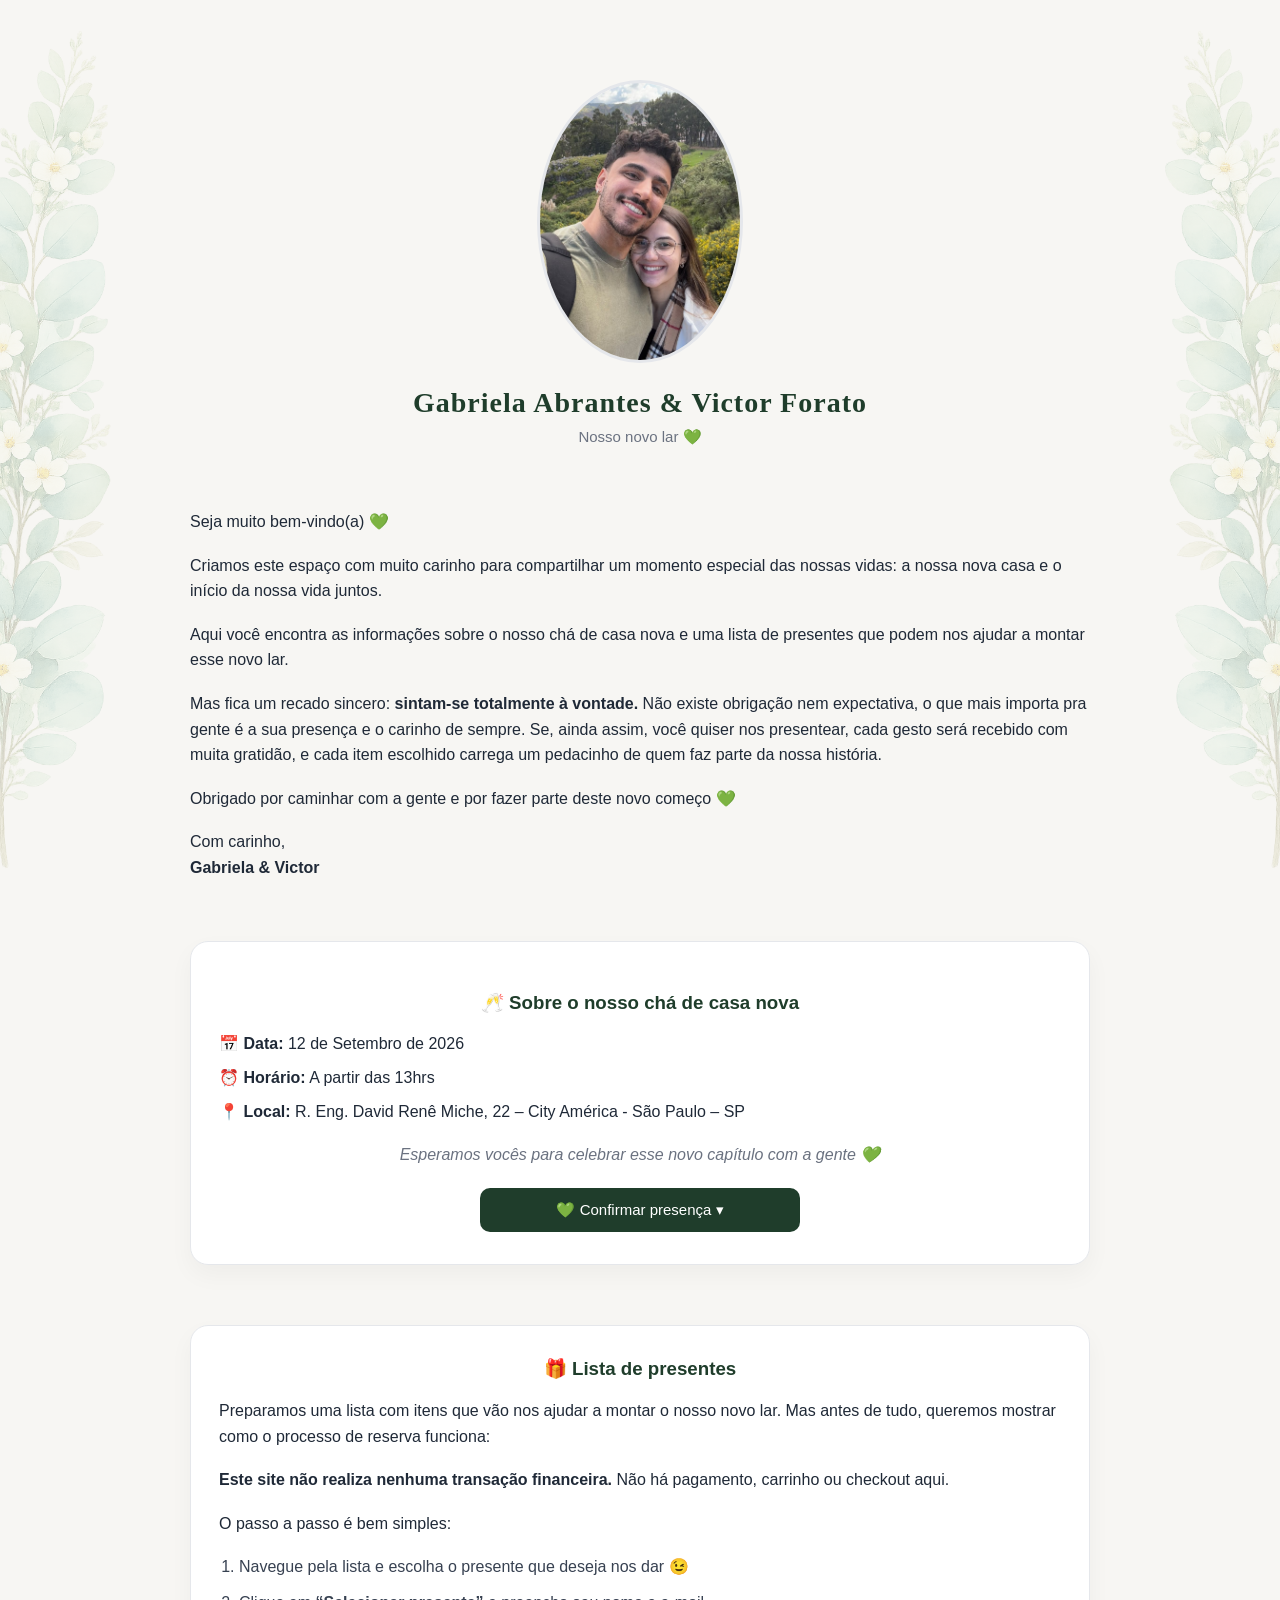
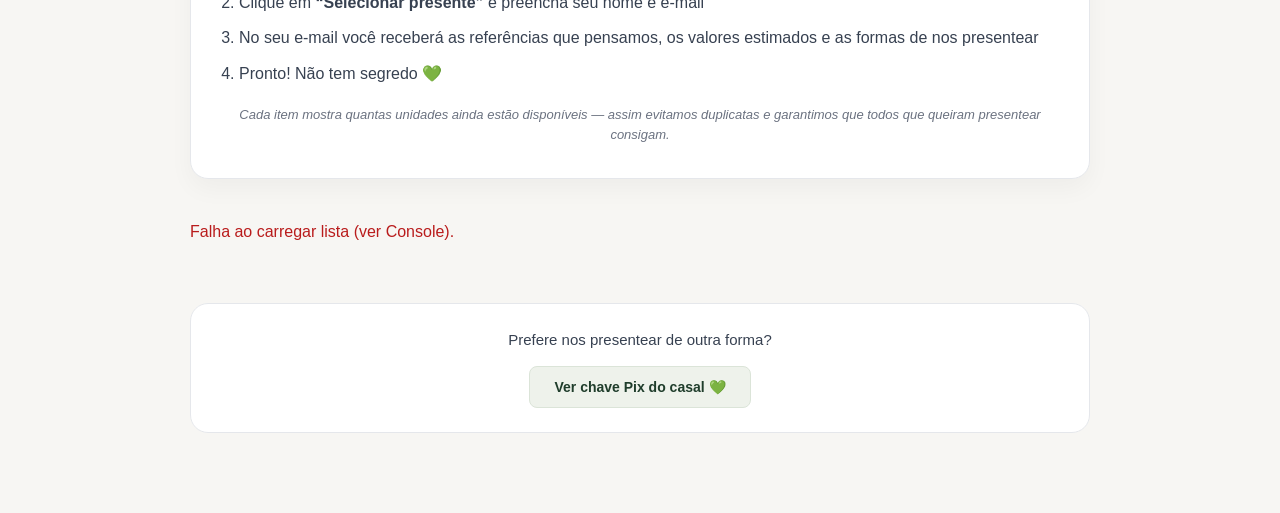
==== commit 750b8400: "Update index.html" ====
--- a/index.html
+++ b/index.html
@@ -24,7 +24,7 @@
     <section class="event-section">
       <h3 class="event-title">&#x1F942; Sobre o nosso ch&aacute; de casa nova</h3>
       <ul class="event-info">
-        <li><strong>&#x1F4C5; Data:</strong> 05 de Setembro de 2026</li>
+        <li><strong>&#x1F4C5; Data:</strong> 12 de Setembro de 2026</li>
         <li><strong>&#x23F0; Hor&aacute;rio:</strong> A partir das 13hrs</li>
         <li><strong>&#x1F4CD; Local:</strong> R. Eng. David Ren&ecirc; Miche, 22 &ndash; City Am&eacute;rica - S&atilde;o Paulo &ndash; SP</li>
       </ul>
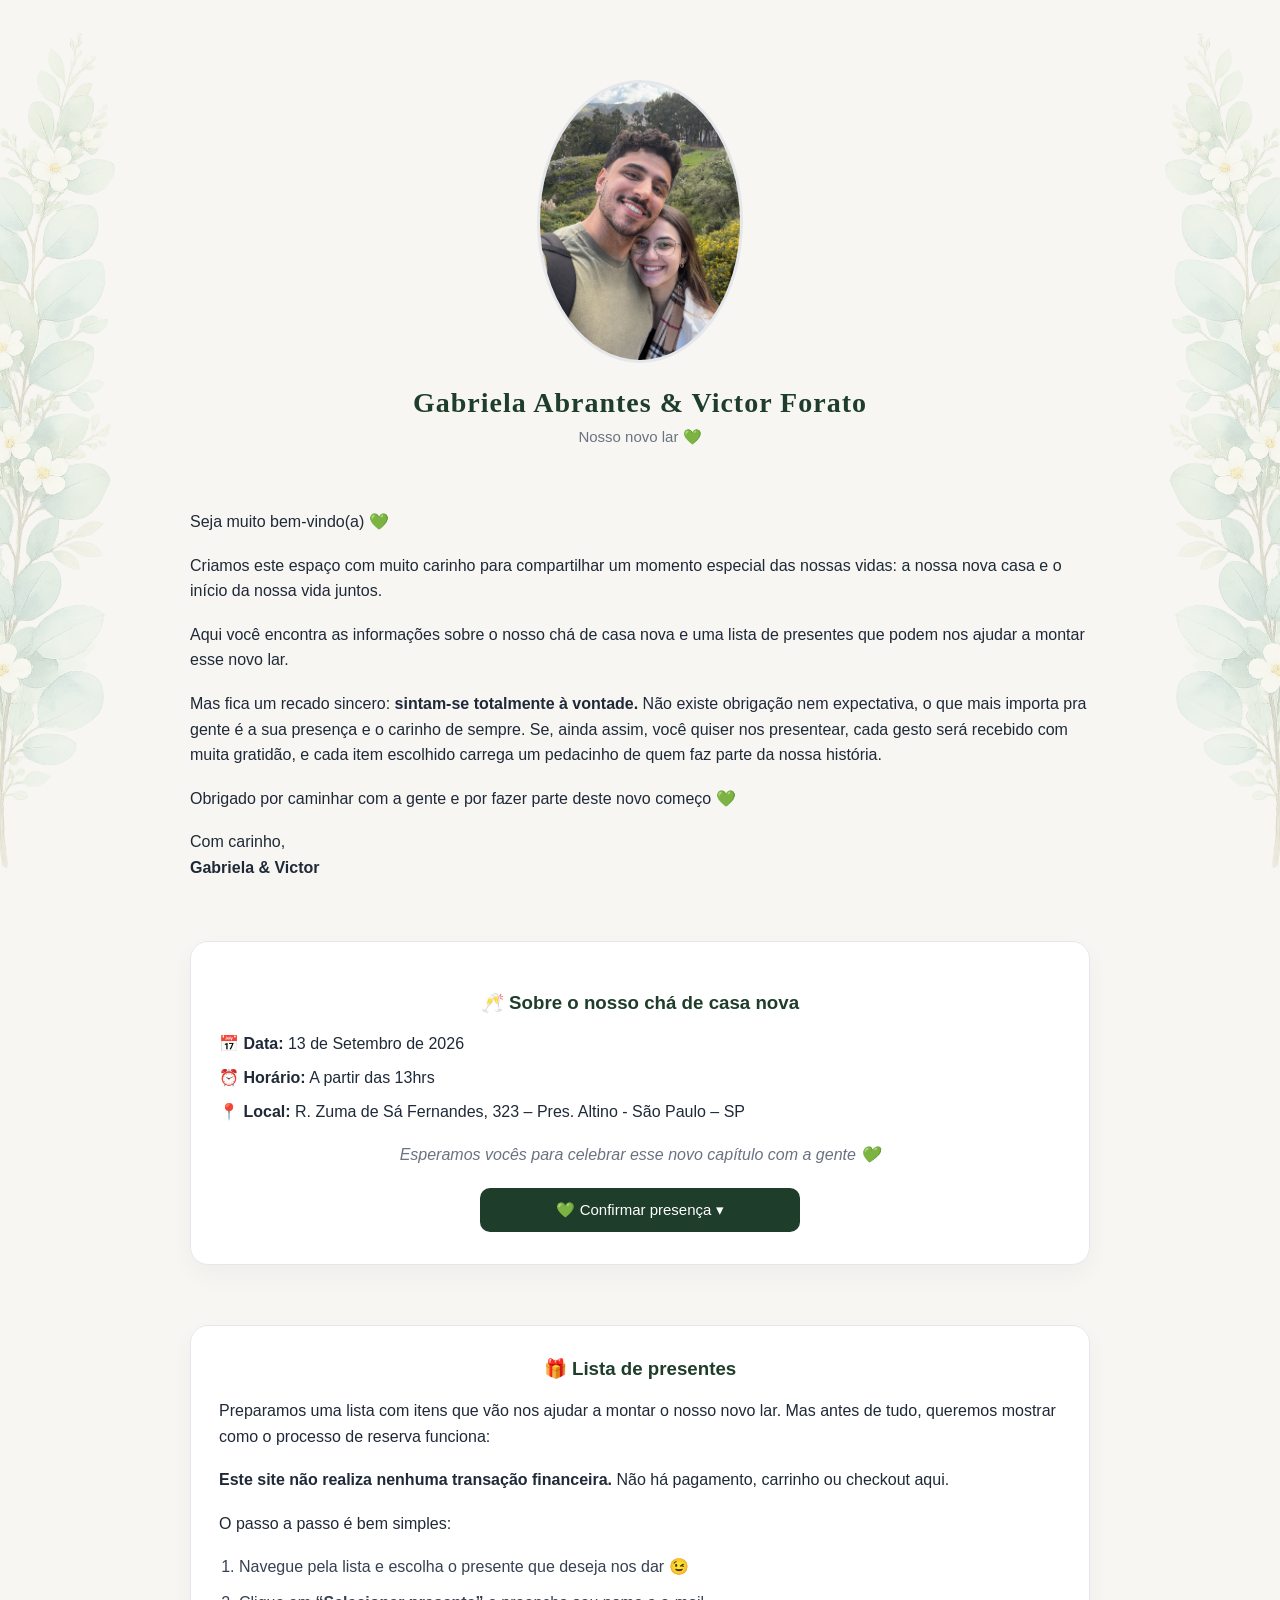
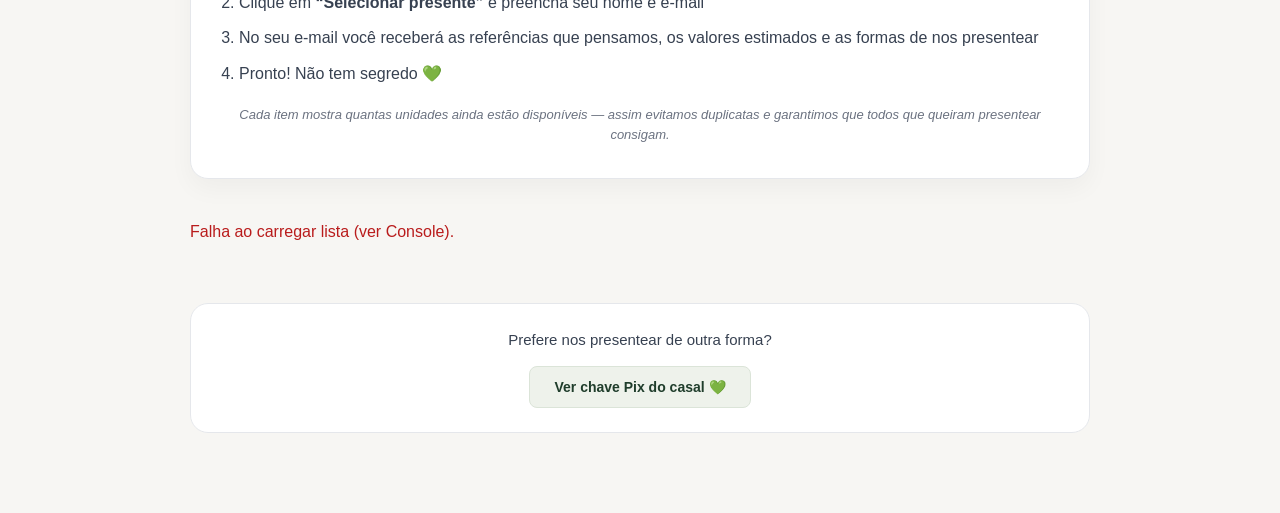
==== commit 123e4591: "Update index.html" ====
--- a/index.html
+++ b/index.html
@@ -24,9 +24,9 @@
     <section class="event-section">
       <h3 class="event-title">&#x1F942; Sobre o nosso ch&aacute; de casa nova</h3>
       <ul class="event-info">
-        <li><strong>&#x1F4C5; Data:</strong> 12 de Setembro de 2026</li>
+        <li><strong>&#x1F4C5; Data:</strong> 13 de Setembro de 2026</li>
         <li><strong>&#x23F0; Hor&aacute;rio:</strong> A partir das 13hrs</li>
-        <li><strong>&#x1F4CD; Local:</strong> R. Eng. David Ren&ecirc; Miche, 22 &ndash; City Am&eacute;rica - S&atilde;o Paulo &ndash; SP</li>
+        <li><strong>&#x1F4CD; Local:</strong> R. Zuma de S&aacute; Fernandes, 323 &ndash; Pres. Altino - S&atilde;o Paulo &ndash; SP</li>
       </ul>
       <p class="event-note">Esperamos voc&ecirc;s para celebrar esse novo cap&iacute;tulo com a gente &#x1F49A;</p>
 
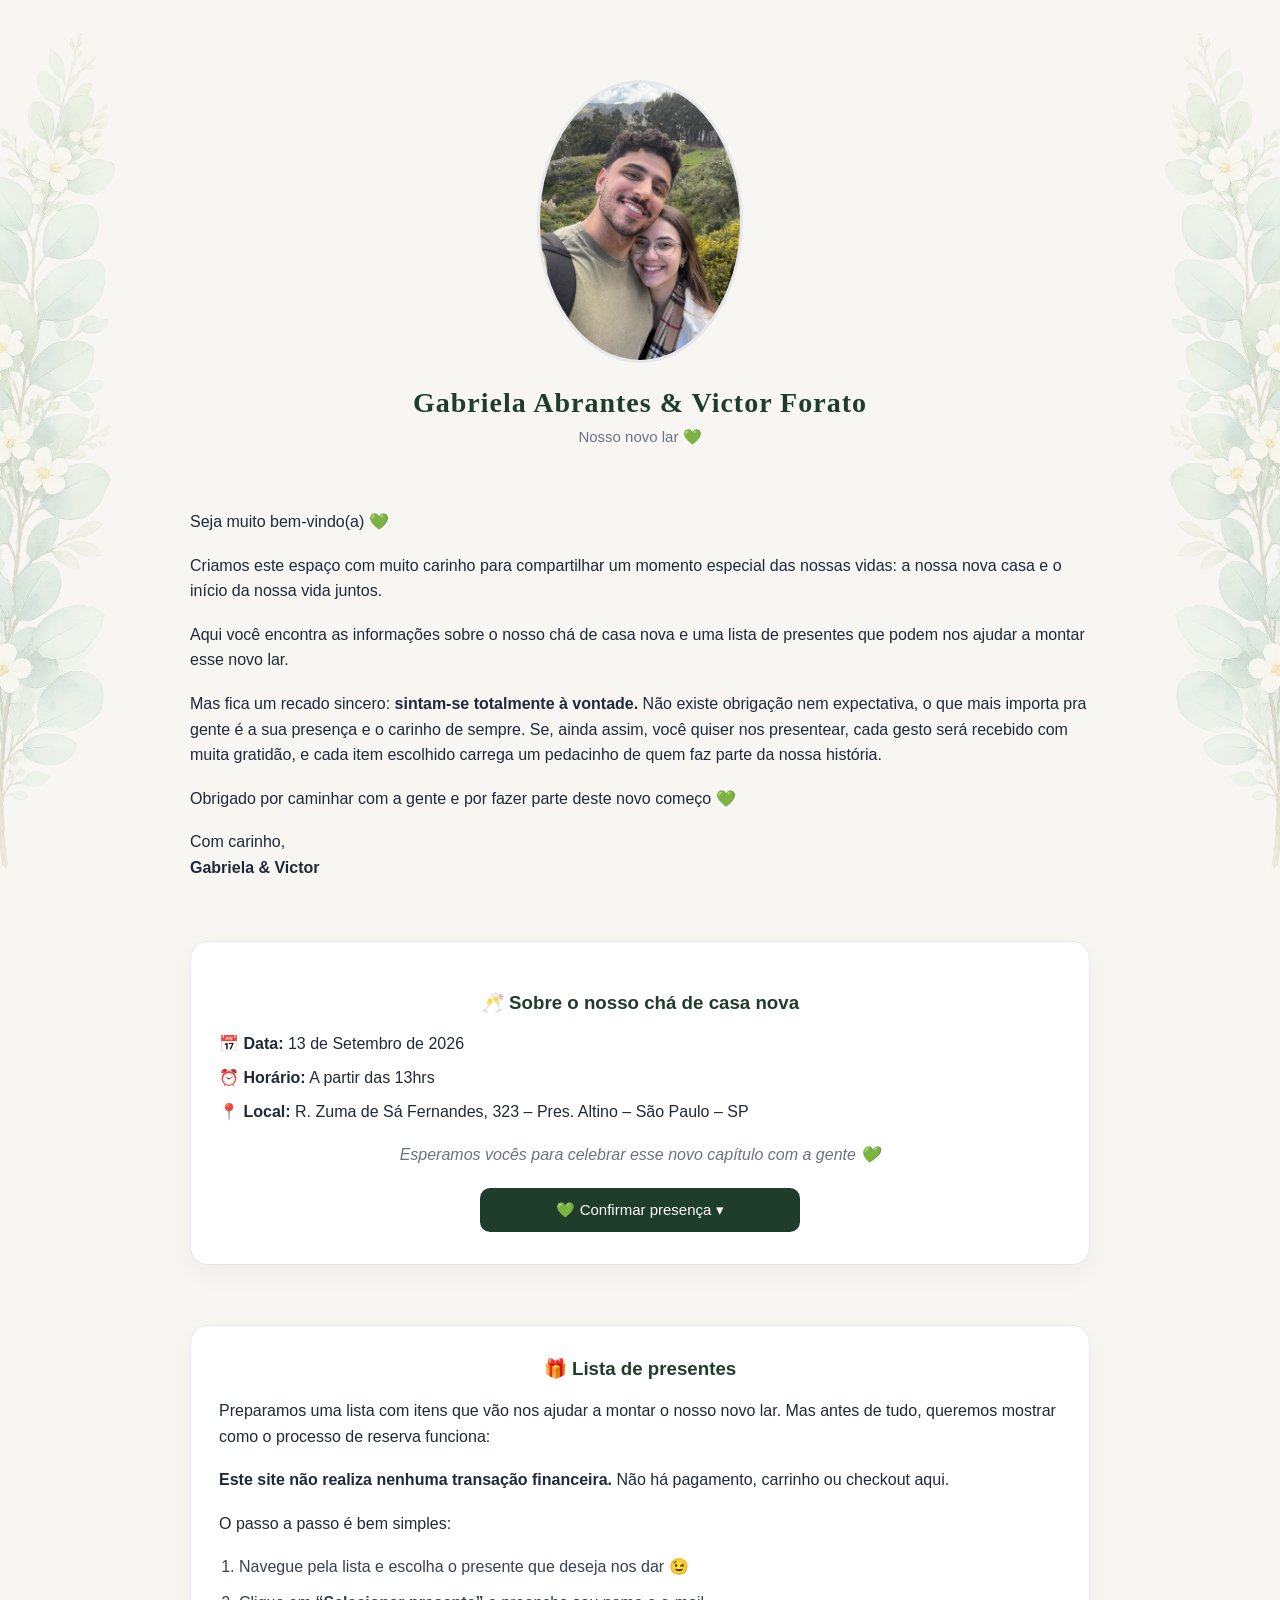
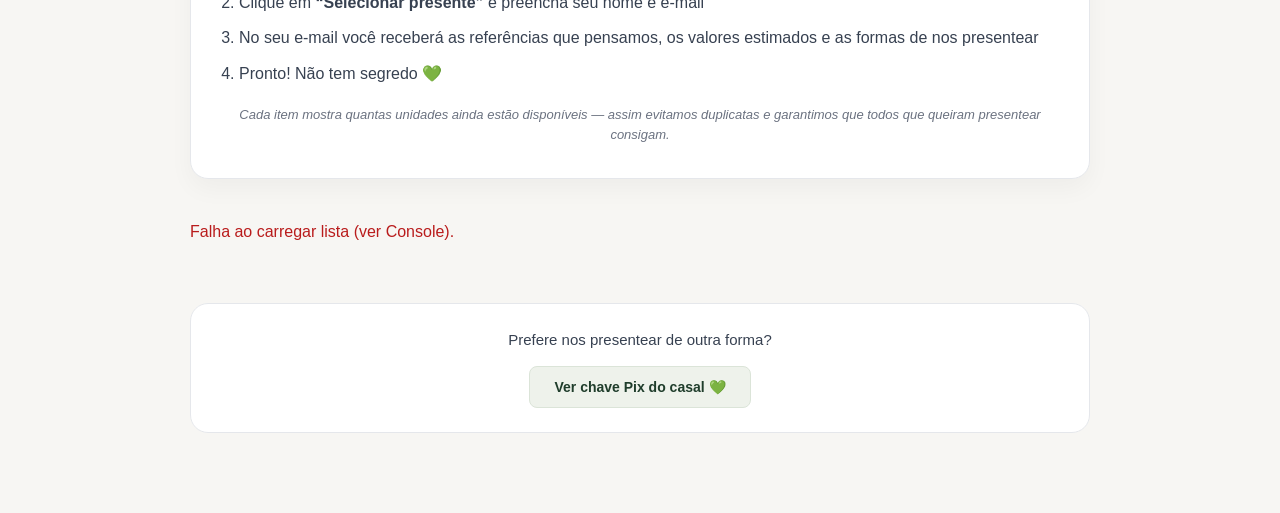
==== commit 6b598127: "Update index.html" ====
--- a/index.html
+++ b/index.html
@@ -26,7 +26,7 @@
       <ul class="event-info">
         <li><strong>&#x1F4C5; Data:</strong> 13 de Setembro de 2026</li>
         <li><strong>&#x23F0; Hor&aacute;rio:</strong> A partir das 13hrs</li>
-        <li><strong>&#x1F4CD; Local:</strong> R. Zuma de S&aacute; Fernandes, 323 &ndash; Pres. Altino - S&atilde;o Paulo &ndash; SP</li>
+        <li><strong>&#x1F4CD; Local:</strong> R. Zuma de S&aacute; Fernandes, 323 &ndash; Pres. Altino &ndash; S&atilde;o Paulo &ndash; SP</li>
       </ul>
       <p class="event-note">Esperamos voc&ecirc;s para celebrar esse novo cap&iacute;tulo com a gente &#x1F49A;</p>
 
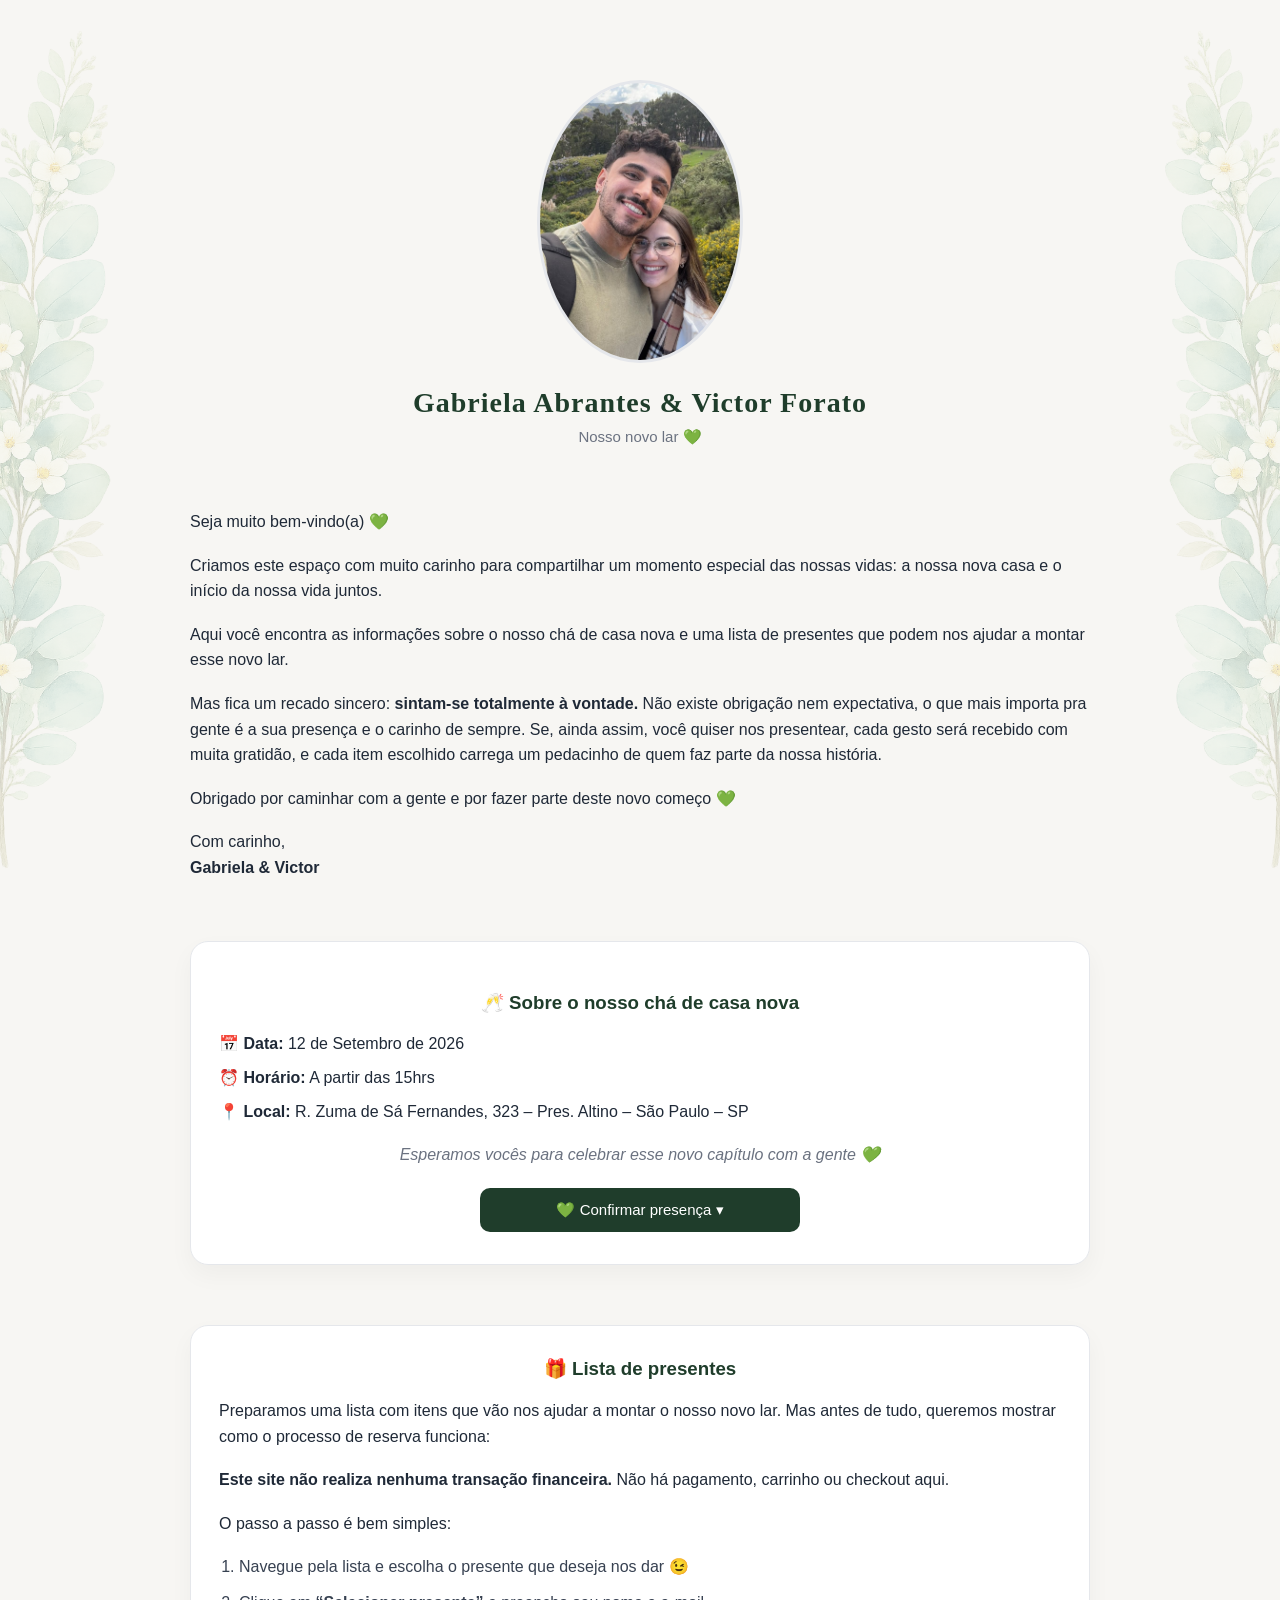
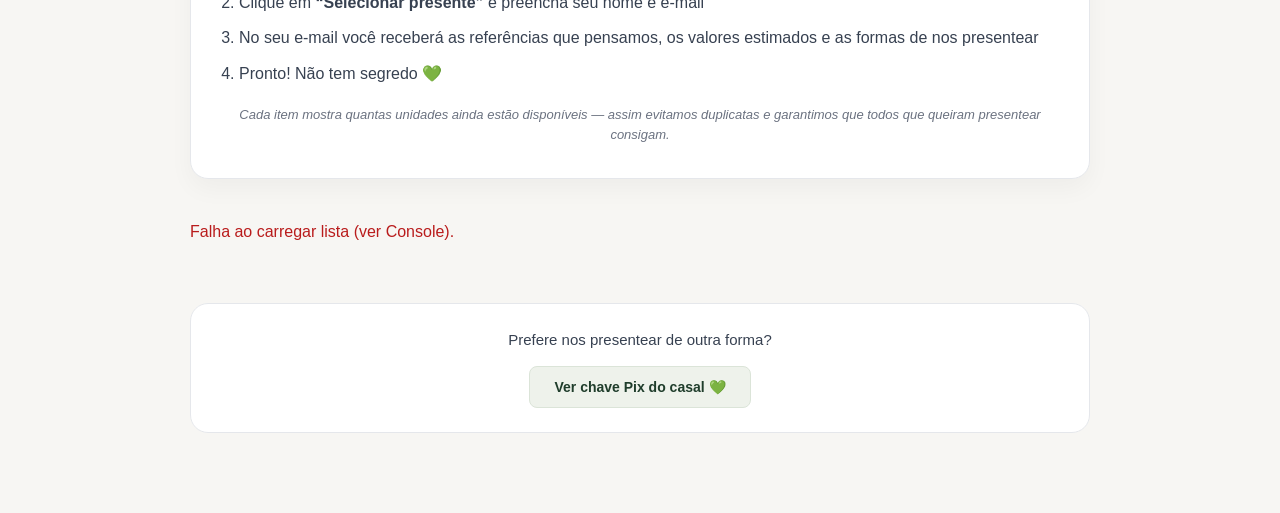
==== commit 979df2a9: "Update index.html" ====
--- a/index.html
+++ b/index.html
@@ -24,8 +24,8 @@
     <section class="event-section">
       <h3 class="event-title">&#x1F942; Sobre o nosso ch&aacute; de casa nova</h3>
       <ul class="event-info">
-        <li><strong>&#x1F4C5; Data:</strong> 13 de Setembro de 2026</li>
-        <li><strong>&#x23F0; Hor&aacute;rio:</strong> A partir das 13hrs</li>
+        <li><strong>&#x1F4C5; Data:</strong> 12 de Setembro de 2026</li>
+        <li><strong>&#x23F0; Hor&aacute;rio:</strong> A partir das 15hrs</li>
         <li><strong>&#x1F4CD; Local:</strong> R. Zuma de S&aacute; Fernandes, 323 &ndash; Pres. Altino &ndash; S&atilde;o Paulo &ndash; SP</li>
       </ul>
       <p class="event-note">Esperamos voc&ecirc;s para celebrar esse novo cap&iacute;tulo com a gente &#x1F49A;</p>
